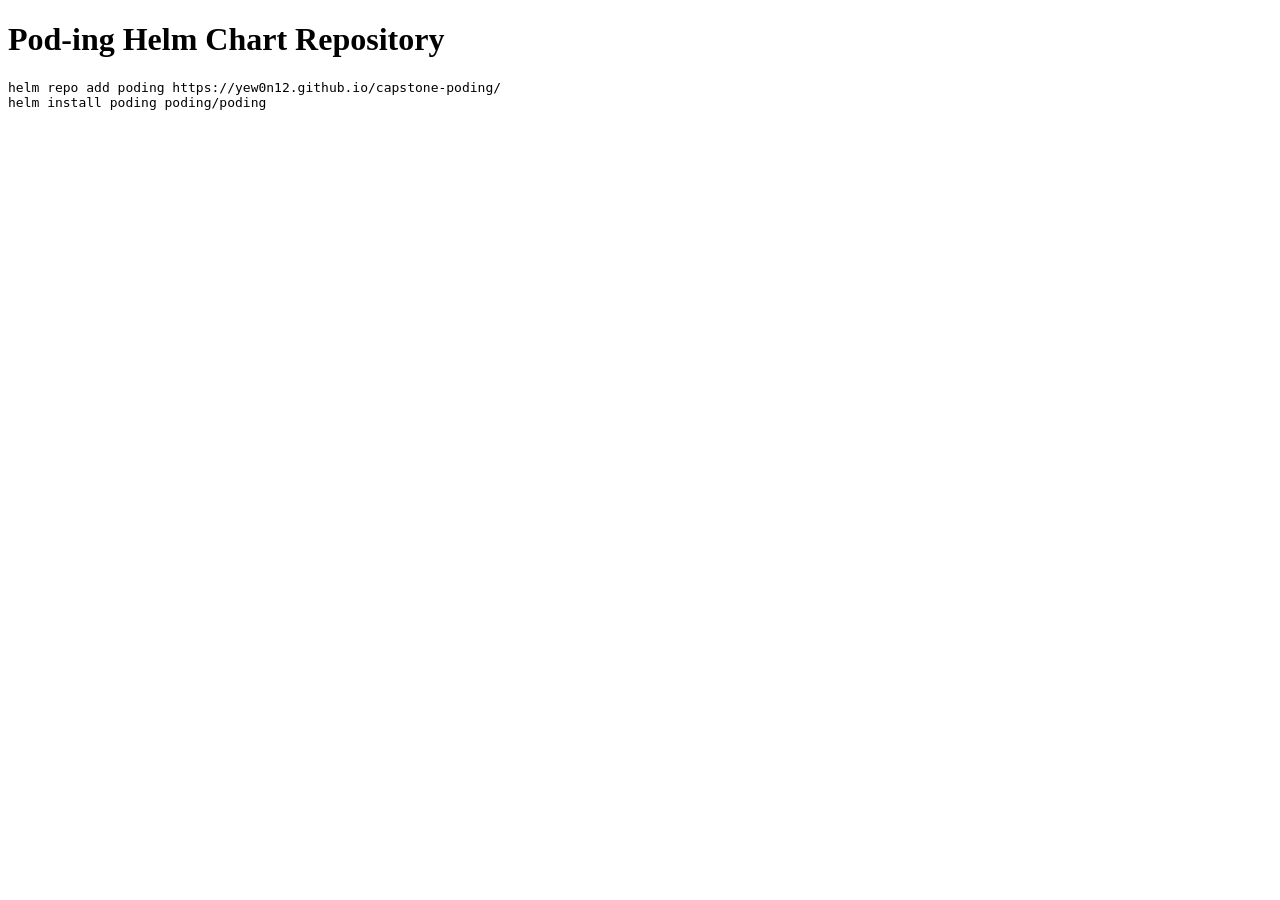
==== index.html @ 2b279ed6 "chore: Helm chart repository — poding v0.1.0" ====
<!DOCTYPE html>
<html><head><meta charset="utf-8"><title>Pod-ing Helm Chart</title></head>
<body>
<h1>Pod-ing Helm Chart Repository</h1>
<pre>helm repo add poding https://yew0n12.github.io/capstone-poding/
helm install poding poding/poding</pre>
</body></html>
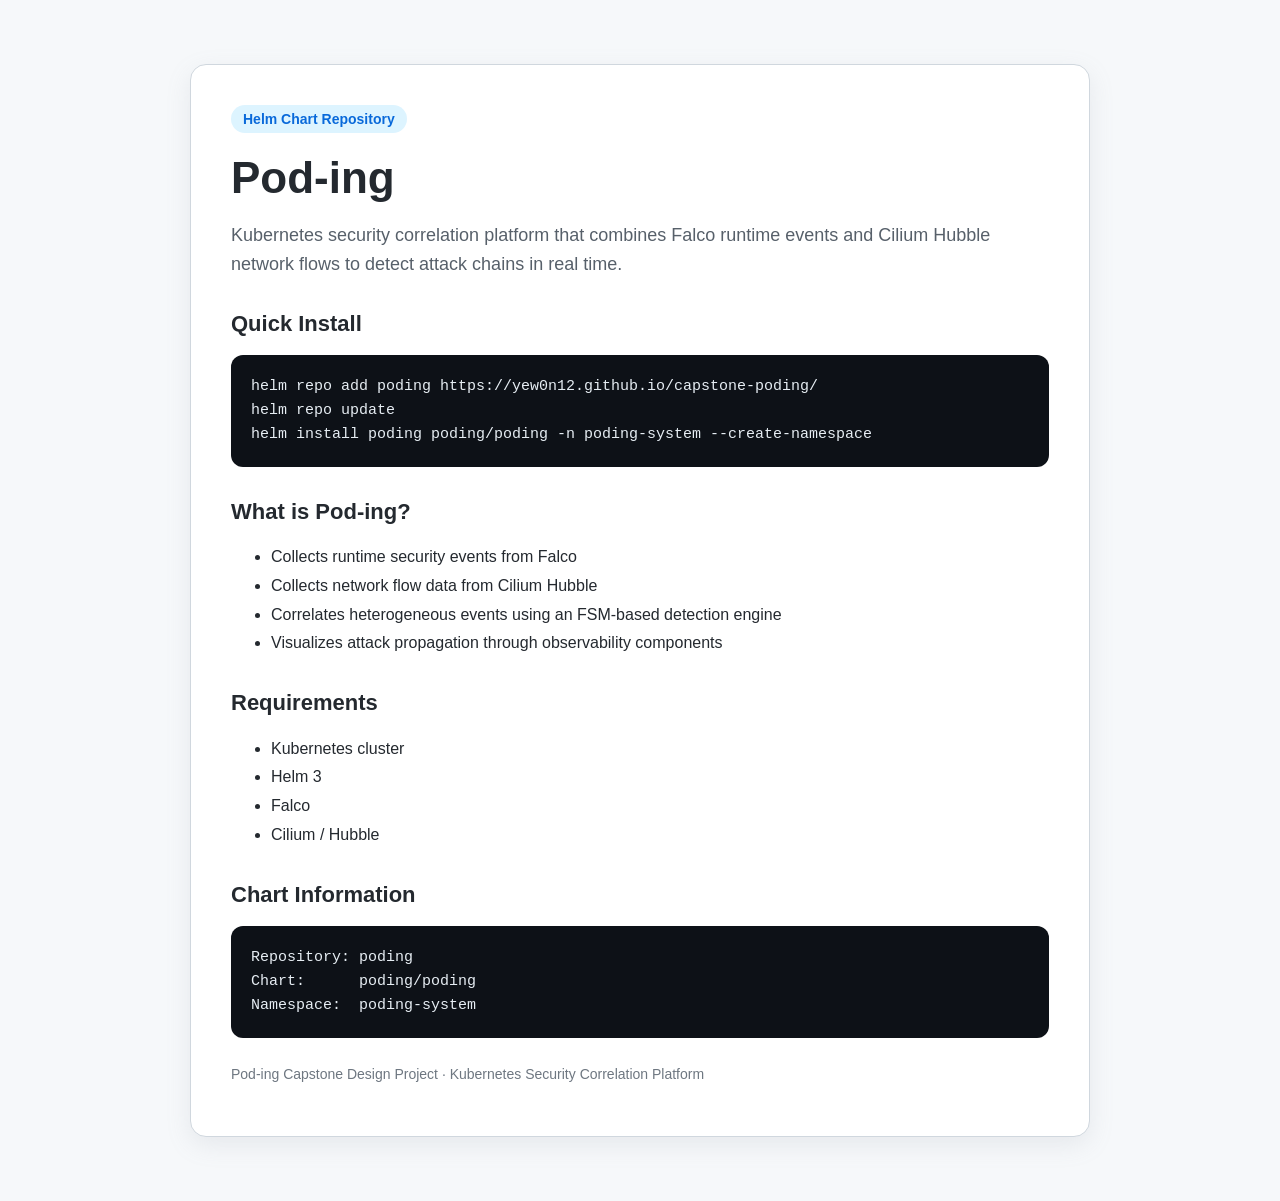
==== commit 2cdc2398: "Refactor index.html for improved layout and content Updated the HTML structure and styling for the P" ====
--- a/index.html
+++ b/index.html
@@ -1,7 +1,126 @@
 <!DOCTYPE html>
-<html><head><meta charset="utf-8"><title>Pod-ing Helm Chart</title></head>
+<html lang="en">
+<head>
+  <meta charset="UTF-8" />
+  <meta name="viewport" content="width=device-width, initial-scale=1.0" />
+  <title>Pod-ing Helm Chart Repository</title>
+  <style>
+    body {
+      margin: 0;
+      font-family: -apple-system, BlinkMacSystemFont, "Segoe UI", sans-serif;
+      background: #f6f8fa;
+      color: #24292f;
+    }
+
+    .container {
+      max-width: 900px;
+      margin: 0 auto;
+      padding: 64px 24px;
+    }
+
+    .card {
+      background: white;
+      border: 1px solid #d0d7de;
+      border-radius: 16px;
+      padding: 40px;
+      box-shadow: 0 8px 24px rgba(140, 149, 159, 0.15);
+    }
+
+    .badge {
+      display: inline-block;
+      background: #ddf4ff;
+      color: #0969da;
+      padding: 6px 12px;
+      border-radius: 999px;
+      font-size: 14px;
+      font-weight: 600;
+      margin-bottom: 20px;
+    }
+
+    h1 {
+      font-size: 44px;
+      margin: 0 0 12px;
+    }
+
+    .subtitle {
+      font-size: 18px;
+      color: #57606a;
+      margin-bottom: 32px;
+      line-height: 1.6;
+    }
+
+    h2 {
+      margin-top: 32px;
+      font-size: 22px;
+    }
+
+    pre {
+      background: #0d1117;
+      color: #e6edf3;
+      padding: 20px;
+      border-radius: 12px;
+      overflow-x: auto;
+      font-size: 15px;
+      line-height: 1.6;
+    }
+
+    code {
+      font-family: ui-monospace, SFMono-Regular, Menlo, Monaco, Consolas, monospace;
+    }
+
+    ul {
+      line-height: 1.8;
+    }
+
+    .footer {
+      margin-top: 28px;
+      color: #6e7781;
+      font-size: 14px;
+    }
+  </style>
+</head>
 <body>
-<h1>Pod-ing Helm Chart Repository</h1>
-<pre>helm repo add poding https://yew0n12.github.io/capstone-poding/
-helm install poding poding/poding</pre>
-</body></html>
+  <main class="container">
+    <section class="card">
+      <div class="badge">Helm Chart Repository</div>
+
+      <h1>Pod-ing</h1>
+
+      <p class="subtitle">
+        Kubernetes security correlation platform that combines Falco runtime events
+        and Cilium Hubble network flows to detect attack chains in real time.
+      </p>
+
+      <h2>Quick Install</h2>
+      <pre><code>helm repo add poding https://yew0n12.github.io/capstone-poding/
+helm repo update
+helm install poding poding/poding -n poding-system --create-namespace</code></pre>
+
+      <h2>What is Pod-ing?</h2>
+      <ul>
+        <li>Collects runtime security events from Falco</li>
+        <li>Collects network flow data from Cilium Hubble</li>
+        <li>Correlates heterogeneous events using an FSM-based detection engine</li>
+        <li>Visualizes attack propagation through observability components</li>
+      </ul>
+
+      <h2>Requirements</h2>
+      <ul>
+        <li>Kubernetes cluster</li>
+        <li>Helm 3</li>
+        <li>Falco</li>
+        <li>Cilium / Hubble</li>
+      </ul>
+
+      <h2>Chart Information</h2>
+      <pre><code>Repository: poding
+Chart:      poding/poding
+Namespace:  poding-system</code></pre>
+
+      <p class="footer">
+        Pod-ing Capstone Design Project · Kubernetes Security Correlation Platform
+      </p>
+    </section>
+  </main>
+</body>
+</html>
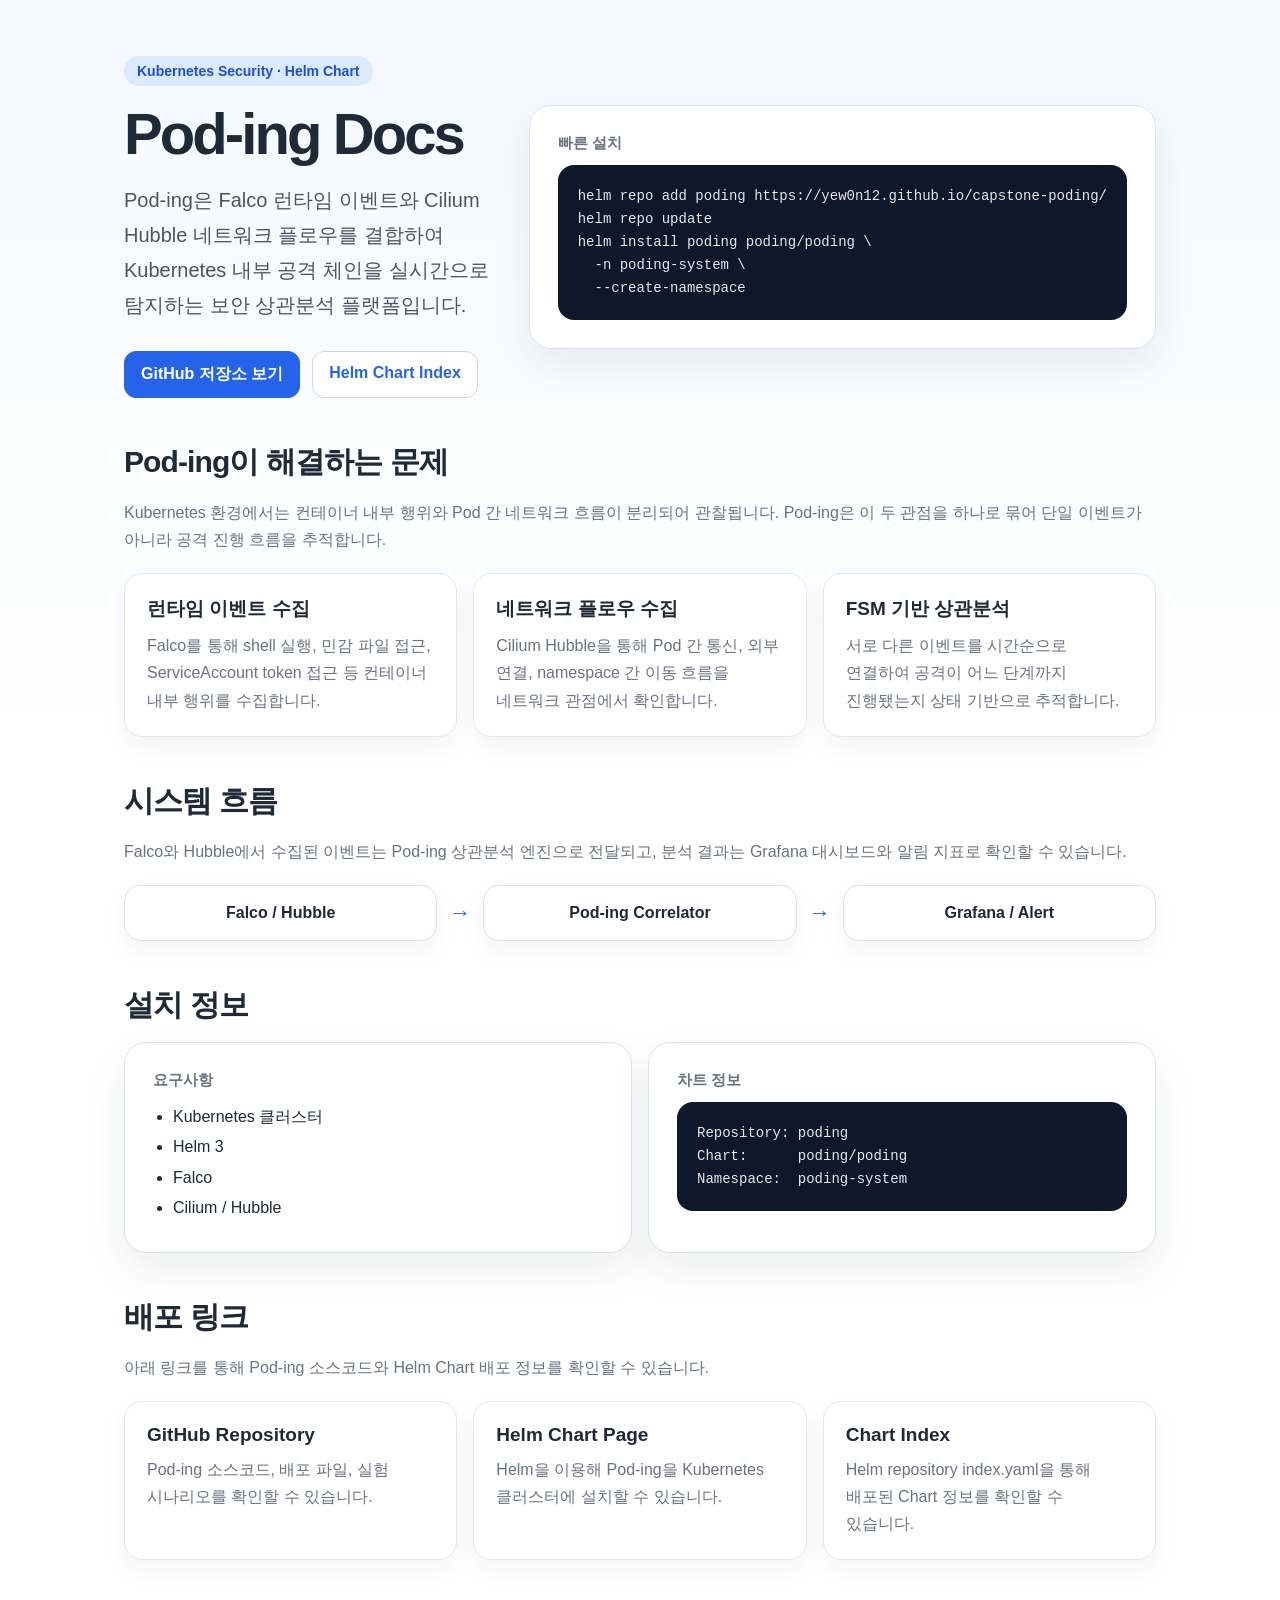
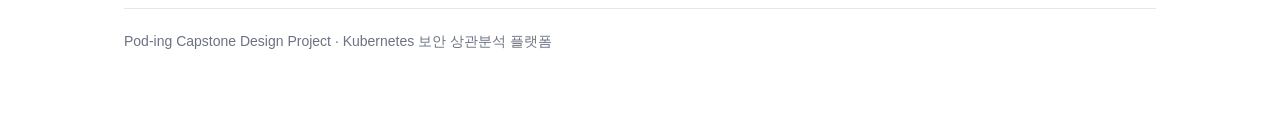
==== commit 0e3e1297: "Revamp Pod-ing documentation layout and styles Updated the HTML structure and styles for the Pod-ing" ====
--- a/index.html
+++ b/index.html
@@ -1,126 +1,361 @@
 <!DOCTYPE html>
-<html lang="en">
+<html lang="ko">
 <head>
   <meta charset="UTF-8" />
   <meta name="viewport" content="width=device-width, initial-scale=1.0" />
-  <title>Pod-ing Helm Chart Repository</title>
+  <title>Pod-ing Docs</title>
   <style>
+    * {
+      box-sizing: border-box;
+    }
+
     body {
       margin: 0;
-      font-family: -apple-system, BlinkMacSystemFont, "Segoe UI", sans-serif;
-      background: #f6f8fa;
-      color: #24292f;
+      font-family: -apple-system, BlinkMacSystemFont, "Segoe UI", "Apple SD Gothic Neo", "Noto Sans KR", sans-serif;
+      background: linear-gradient(180deg, #f4f8ff 0%, #ffffff 42%);
+      color: #1f2937;
     }
 
     .container {
-      max-width: 900px;
+      max-width: 1080px;
       margin: 0 auto;
-      padding: 64px 24px;
+      padding: 56px 24px 72px;
+    }
+
+    .hero {
+      display: grid;
+      grid-template-columns: 1.25fr 0.75fr;
+      gap: 32px;
+      align-items: center;
+      margin-bottom: 44px;
+    }
+
+    .badge {
+      display: inline-block;
+      background: #dbeafe;
+      color: #1d4ed8;
+      padding: 7px 13px;
+      border-radius: 999px;
+      font-size: 14px;
+      font-weight: 800;
+      margin-bottom: 18px;
+    }
+
+    h1 {
+      font-size: 58px;
+      line-height: 1.05;
+      margin: 0 0 18px;
+      letter-spacing: -0.05em;
+    }
+
+    .subtitle {
+      font-size: 20px;
+      line-height: 1.75;
+      color: #4b5563;
+      word-break: keep-all;
+      margin: 0 0 28px;
+    }
+
+    .actions {
+      display: flex;
+      gap: 12px;
+      flex-wrap: wrap;
+    }
+
+    .button {
+      display: inline-block;
+      padding: 12px 16px;
+      border-radius: 12px;
+      text-decoration: none;
+      font-weight: 800;
+      border: 1px solid #d1d5db;
+    }
+
+    .button.primary {
+      background: #2563eb;
+      color: white;
+      border-color: #2563eb;
+    }
+
+    .button.secondary {
+      background: white;
+      color: #2563eb;
+    }
+
+    .panel {
+      background: white;
+      border: 1px solid #dbe3ef;
+      border-radius: 22px;
+      padding: 28px;
+      box-shadow: 0 18px 42px rgba(31, 41, 55, 0.08);
+    }
+
+    .mini-title {
+      font-size: 15px;
+      color: #6b7280;
+      font-weight: 800;
+      margin-bottom: 12px;
+    }
+
+    pre {
+      background: #0f172a;
+      color: #e5e7eb;
+      padding: 20px;
+      border-radius: 16px;
+      overflow-x: auto;
+      font-size: 14px;
+      line-height: 1.65;
+      margin: 0;
+    }
+
+    code {
+      font-family: ui-monospace, SFMono-Regular, Menlo, Monaco, Consolas, monospace;
+    }
+
+    .section {
+      margin-top: 44px;
+    }
+
+    .section h2 {
+      font-size: 30px;
+      margin: 0 0 16px;
+      letter-spacing: -0.03em;
+    }
+
+    .section-desc {
+      color: #6b7280;
+      line-height: 1.7;
+      margin-bottom: 20px;
+      word-break: keep-all;
+    }
+
+    .cards {
+      display: grid;
+      grid-template-columns: repeat(3, 1fr);
+      gap: 16px;
     }
 
     .card {
       background: white;
-      border: 1px solid #d0d7de;
+      border: 1px solid #e5e7eb;
+      border-radius: 18px;
+      padding: 22px;
+      box-shadow: 0 10px 24px rgba(31, 41, 55, 0.05);
+    }
+
+    .card h3 {
+      margin: 0 0 10px;
+      font-size: 19px;
+    }
+
+    .card p {
+      margin: 0;
+      color: #6b7280;
+      line-height: 1.7;
+      word-break: keep-all;
+    }
+
+    .flow {
+      display: grid;
+      grid-template-columns: 1fr auto 1fr auto 1fr;
+      gap: 12px;
+      align-items: center;
+      margin-top: 18px;
+    }
+
+    .flow-box {
+      background: white;
+      border: 1px solid #dbe3ef;
       border-radius: 16px;
-      padding: 40px;
-      box-shadow: 0 8px 24px rgba(140, 149, 159, 0.15);
-    }
-
-    .badge {
-      display: inline-block;
-      background: #ddf4ff;
-      color: #0969da;
-      padding: 6px 12px;
-      border-radius: 999px;
+      padding: 18px;
+      text-align: center;
+      font-weight: 800;
+      box-shadow: 0 10px 24px rgba(31, 41, 55, 0.05);
+    }
+
+    .arrow {
+      color: #2563eb;
+      font-weight: 900;
+      font-size: 22px;
+    }
+
+    .info-grid {
+      display: grid;
+      grid-template-columns: 1fr 1fr;
+      gap: 16px;
+    }
+
+    ul {
+      margin: 0;
+      padding-left: 20px;
+      line-height: 1.9;
+    }
+
+    li {
+      word-break: keep-all;
+    }
+
+    .footer {
+      margin-top: 48px;
+      padding-top: 24px;
+      border-top: 1px solid #e5e7eb;
+      color: #6b7280;
       font-size: 14px;
-      font-weight: 600;
-      margin-bottom: 20px;
-    }
-
-    h1 {
-      font-size: 44px;
-      margin: 0 0 12px;
-    }
-
-    .subtitle {
-      font-size: 18px;
-      color: #57606a;
-      margin-bottom: 32px;
-      line-height: 1.6;
-    }
-
-    h2 {
-      margin-top: 32px;
-      font-size: 22px;
-    }
-
-    pre {
-      background: #0d1117;
-      color: #e6edf3;
-      padding: 20px;
-      border-radius: 12px;
-      overflow-x: auto;
-      font-size: 15px;
-      line-height: 1.6;
-    }
-
-    code {
-      font-family: ui-monospace, SFMono-Regular, Menlo, Monaco, Consolas, monospace;
-    }
-
-    ul {
-      line-height: 1.8;
-    }
-
-    .footer {
-      margin-top: 28px;
-      color: #6e7781;
-      font-size: 14px;
+    }
+
+    @media (max-width: 860px) {
+      .hero,
+      .cards,
+      .info-grid {
+        grid-template-columns: 1fr;
+      }
+
+      .flow {
+        grid-template-columns: 1fr;
+      }
+
+      .arrow {
+        transform: rotate(90deg);
+        text-align: center;
+      }
+
+      h1 {
+        font-size: 44px;
+      }
     }
   </style>
 </head>
 <body>
   <main class="container">
-    <section class="card">
-      <div class="badge">Helm Chart Repository</div>
-
-      <h1>Pod-ing</h1>
-
-      <p class="subtitle">
-        Kubernetes security correlation platform that combines Falco runtime events
-        and Cilium Hubble network flows to detect attack chains in real time.
+    <section class="hero">
+      <div>
+        <div class="badge">Kubernetes Security · Helm Chart</div>
+        <h1>Pod-ing Docs</h1>
+        <p class="subtitle">
+          Pod-ing은 Falco 런타임 이벤트와 Cilium Hubble 네트워크 플로우를 결합하여
+          Kubernetes 내부 공격 체인을 실시간으로 탐지하는 보안 상관분석 플랫폼입니다.
+        </p>
+
+        <div class="actions">
+          <a class="button primary" href="https://github.com/yew0n12/capstone-poding">
+            GitHub 저장소 보기
+          </a>
+          <a class="button secondary" href="index.yaml">
+            Helm Chart Index
+          </a>
+        </div>
+      </div>
+
+      <div class="panel">
+        <div class="mini-title">빠른 설치</div>
+        <pre><code>helm repo add poding https://yew0n12.github.io/capstone-poding/
+helm repo update
+helm install poding poding/poding \
+  -n poding-system \
+  --create-namespace</code></pre>
+      </div>
+    </section>
+
+    <section class="section">
+      <h2>Pod-ing이 해결하는 문제</h2>
+      <p class="section-desc">
+        Kubernetes 환경에서는 컨테이너 내부 행위와 Pod 간 네트워크 흐름이 분리되어 관찰됩니다.
+        Pod-ing은 이 두 관점을 하나로 묶어 단일 이벤트가 아니라 공격 진행 흐름을 추적합니다.
       </p>
 
-      <h2>Quick Install</h2>
-      <pre><code>helm repo add poding https://yew0n12.github.io/capstone-poding/
-helm repo update
-helm install poding poding/poding -n poding-system --create-namespace</code></pre>
-
-      <h2>What is Pod-ing?</h2>
-      <ul>
-        <li>Collects runtime security events from Falco</li>
-        <li>Collects network flow data from Cilium Hubble</li>
-        <li>Correlates heterogeneous events using an FSM-based detection engine</li>
-        <li>Visualizes attack propagation through observability components</li>
-      </ul>
-
-      <h2>Requirements</h2>
-      <ul>
-        <li>Kubernetes cluster</li>
-        <li>Helm 3</li>
-        <li>Falco</li>
-        <li>Cilium / Hubble</li>
-      </ul>
-
-      <h2>Chart Information</h2>
-      <pre><code>Repository: poding
+      <div class="cards">
+        <div class="card">
+          <h3>런타임 이벤트 수집</h3>
+          <p>
+            Falco를 통해 shell 실행, 민감 파일 접근, ServiceAccount token 접근 등
+            컨테이너 내부 행위를 수집합니다.
+          </p>
+        </div>
+
+        <div class="card">
+          <h3>네트워크 플로우 수집</h3>
+          <p>
+            Cilium Hubble을 통해 Pod 간 통신, 외부 연결, namespace 간 이동 흐름을
+            네트워크 관점에서 확인합니다.
+          </p>
+        </div>
+
+        <div class="card">
+          <h3>FSM 기반 상관분석</h3>
+          <p>
+            서로 다른 이벤트를 시간순으로 연결하여 공격이 어느 단계까지 진행됐는지
+            상태 기반으로 추적합니다.
+          </p>
+        </div>
+      </div>
+    </section>
+
+    <section class="section">
+      <h2>시스템 흐름</h2>
+      <p class="section-desc">
+        Falco와 Hubble에서 수집된 이벤트는 Pod-ing 상관분석 엔진으로 전달되고,
+        분석 결과는 Grafana 대시보드와 알림 지표로 확인할 수 있습니다.
+      </p>
+
+      <div class="flow">
+        <div class="flow-box">Falco / Hubble</div>
+        <div class="arrow">→</div>
+        <div class="flow-box">Pod-ing Correlator</div>
+        <div class="arrow">→</div>
+        <div class="flow-box">Grafana / Alert</div>
+      </div>
+    </section>
+
+    <section class="section">
+      <h2>설치 정보</h2>
+
+      <div class="info-grid">
+        <div class="panel">
+          <div class="mini-title">요구사항</div>
+          <ul>
+            <li>Kubernetes 클러스터</li>
+            <li>Helm 3</li>
+            <li>Falco</li>
+            <li>Cilium / Hubble</li>
+          </ul>
+        </div>
+
+        <div class="panel">
+          <div class="mini-title">차트 정보</div>
+          <pre><code>Repository: poding
 Chart:      poding/poding
 Namespace:  poding-system</code></pre>
-
-      <p class="footer">
-        Pod-ing Capstone Design Project · Kubernetes Security Correlation Platform
+        </div>
+      </div>
+    </section>
+
+    <section class="section">
+      <h2>배포 링크</h2>
+      <p class="section-desc">
+        아래 링크를 통해 Pod-ing 소스코드와 Helm Chart 배포 정보를 확인할 수 있습니다.
       </p>
-    </section>
+
+      <div class="cards">
+        <div class="card">
+          <h3>GitHub Repository</h3>
+          <p>Pod-ing 소스코드, 배포 파일, 실험 시나리오를 확인할 수 있습니다.</p>
+        </div>
+
+        <div class="card">
+          <h3>Helm Chart Page</h3>
+          <p>Helm을 이용해 Pod-ing을 Kubernetes 클러스터에 설치할 수 있습니다.</p>
+        </div>
+
+        <div class="card">
+          <h3>Chart Index</h3>
+          <p>Helm repository index.yaml을 통해 배포된 Chart 정보를 확인할 수 있습니다.</p>
+        </div>
+      </div>
+    </section>
+
+    <p class="footer">
+      Pod-ing Capstone Design Project · Kubernetes 보안 상관분석 플랫폼
+    </p>
   </main>
 </body>
 </html>
